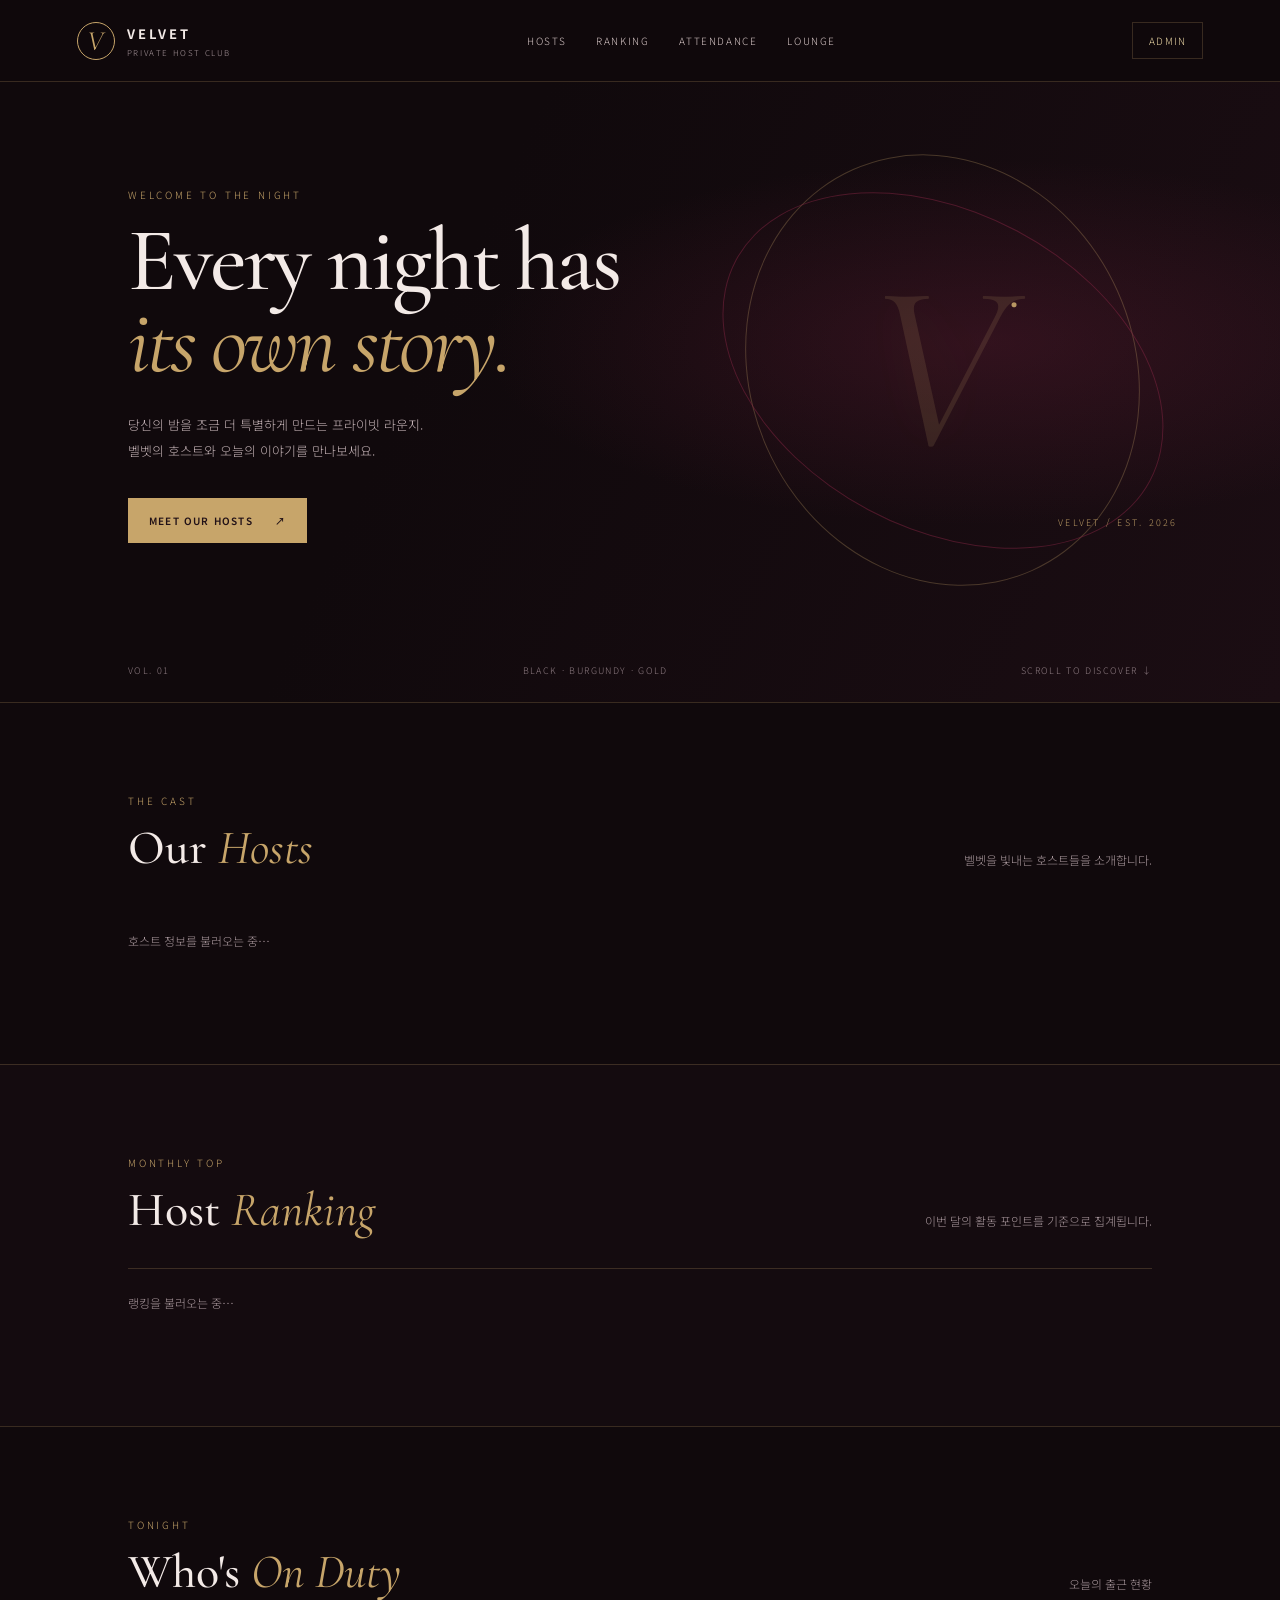
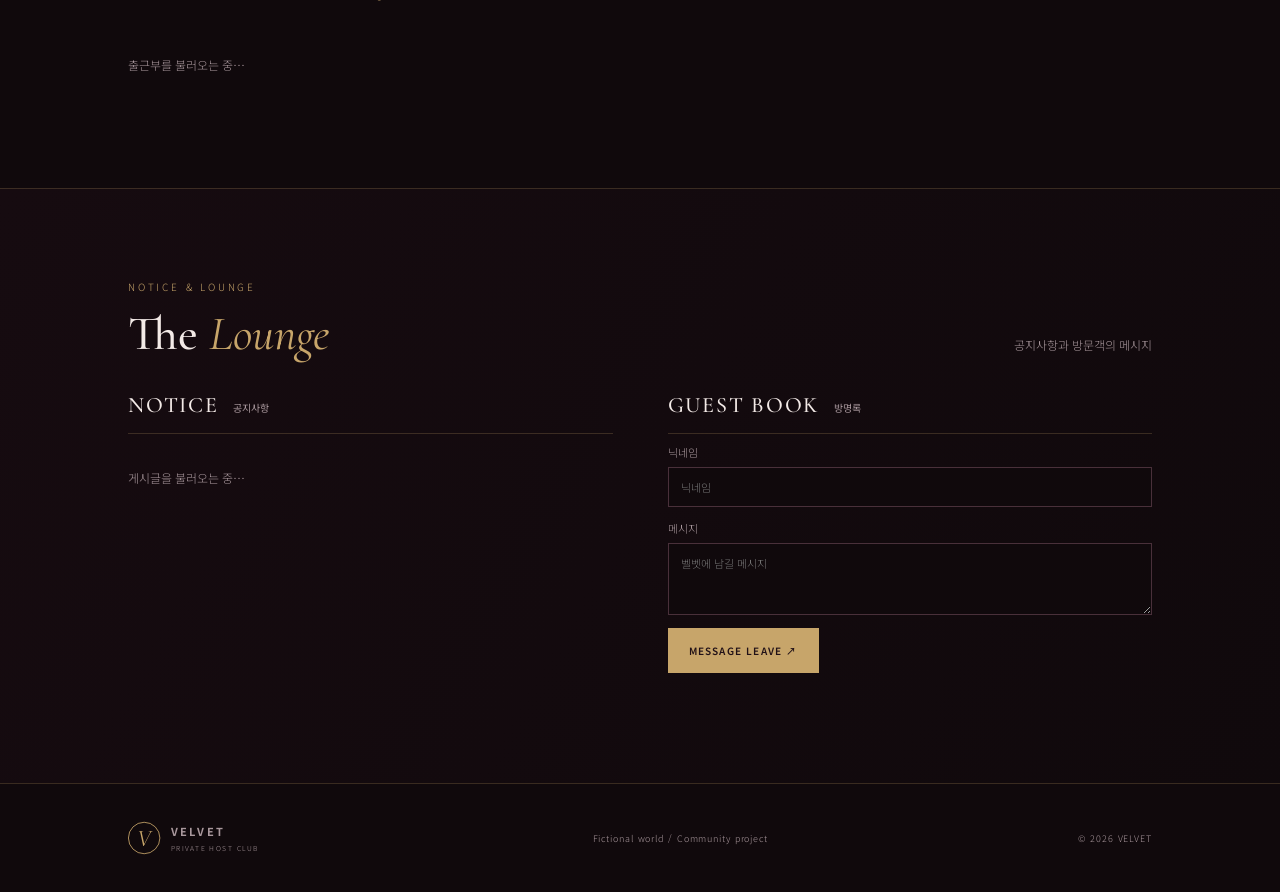
==== index.html @ e2e21bf9 "Add files via upload" ====
<!doctype html>
<html lang="ko">
<head>
  <meta charset="utf-8">
  <meta name="viewport" content="width=device-width, initial-scale=1">
  <meta name="theme-color" content="#12090d">
  <title>VELVET — Members Club</title>
  <link rel="stylesheet" href="/styles.css">
</head>
<body>
  <header class="topbar">
    <a class="brand" href="#"><span class="brand-mark">V</span><span><b>VELVET</b><small>PRIVATE HOST CLUB</small></span></a>
    <nav><a href="#hosts">HOSTS</a><a href="#ranking">RANKING</a><a href="#attendance">ATTENDANCE</a><a href="#board">LOUNGE</a></nav>
    <button class="outline-btn" id="admin-open">ADMIN</button>
  </header>

  <main>
    <section class="hero">
      <div class="hero-copy">
        <p class="eyebrow">WELCOME TO THE NIGHT</p>
        <h1>Every night has<br><em>its own story.</em></h1>
        <p class="hero-text">당신의 밤을 조금 더 특별하게 만드는 프라이빗 라운지.<br>벨벳의 호스트와 오늘의 이야기를 만나보세요.</p>
        <a class="gold-btn" href="#hosts">MEET OUR HOSTS <span>↗</span></a>
      </div>
      <div class="hero-art" aria-label="장식용 그래픽">
        <div class="orbit orbit-one"></div><div class="orbit orbit-two"></div>
        <div class="monogram">V<span>·</span></div>
        <div class="hero-caption">VELVET / EST. 2026</div>
      </div>
      <div class="hero-bottom"><span>VOL. 01</span><span>BLACK · BURGUNDY · GOLD</span><span>SCROLL TO DISCOVER ↓</span></div>
    </section>

    <section class="section" id="hosts">
      <div class="section-heading"><div><p class="eyebrow">THE CAST</p><h2>Our <em>Hosts</em></h2></div><p>벨벳을 빛내는 호스트들을 소개합니다.</p></div>
      <div id="host-grid" class="host-grid"><div class="loading">호스트 정보를 불러오는 중…</div></div>
    </section>

    <section class="section split-section" id="ranking">
      <div class="section-heading"><div><p class="eyebrow">MONTHLY TOP</p><h2>Host <em>Ranking</em></h2></div><p>이번 달의 활동 포인트를 기준으로 집계됩니다.</p></div>
      <div id="ranking-list" class="ranking-list"><div class="loading">랭킹을 불러오는 중…</div></div>
    </section>

    <section class="section" id="attendance">
      <div class="section-heading"><div><p class="eyebrow">TONIGHT</p><h2>Who's <em>On Duty</em></h2></div><p>오늘의 출근 현황</p></div>
      <div id="attendance-list" class="attendance-list"><div class="loading">출근부를 불러오는 중…</div></div>
    </section>

    <section class="section lounge" id="board">
      <div class="section-heading"><div><p class="eyebrow">NOTICE & LOUNGE</p><h2>The <em>Lounge</em></h2></div><p>공지사항과 방문객의 메시지</p></div>
      <div class="lounge-grid">
        <div><h3 class="subheading">NOTICE <span>공지사항</span></h3><div id="post-list" class="post-list"><div class="loading">게시글을 불러오는 중…</div></div></div>
        <div><h3 class="subheading">GUEST BOOK <span>방명록</span></h3>
          <form id="guestbook-form" class="guest-form">
            <label>닉네임<input name="nickname" maxlength="30" required placeholder="닉네임"></label>
            <label>메시지<textarea name="message" maxlength="500" required placeholder="벨벳에 남길 메시지" rows="3"></textarea></label>
            <button class="gold-btn" type="submit">MESSAGE LEAVE ↗</button>
          </form>
          <div id="guestbook-list" class="guestbook-list"></div>
        </div>
      </div>
    </section>

    <footer><a class="brand footer-brand" href="#"><span class="brand-mark">V</span><span><b>VELVET</b><small>PRIVATE HOST CLUB</small></span></a><p>Fictional world / Community project</p><span>© 2026 VELVET</span></footer>
  </main>

  <dialog id="admin-dialog">
    <div class="dialog-head"><div><p class="eyebrow">CONTROL ROOM</p><h2>Admin <em>Access</em></h2></div><button class="close-btn" id="admin-close" aria-label="닫기">×</button></div>
    <div id="login-view">
      <p class="muted">관리자 비밀번호로 로그인하세요.</p>
      <form id="login-form" class="stack-form"><label>관리자 비밀번호<input type="password" name="password" required autocomplete="current-password"></label><button class="gold-btn" type="submit">LOGIN ↗</button></form>
      <p id="login-error" class="error"></p>
    </div>
    <div id="admin-view" hidden>
      <div class="admin-tabs"><button data-tab="host" class="active">호스트 등록</button><button data-tab="post">공지 작성</button><button data-tab="attendance">출근부</button><button data-tab="points">포인트</button></div>
      <section class="admin-panel" data-panel="host">
        <h3>호스트 등록</h3>
        <form id="host-form" class="stack-form">
          <label>활동명<input name="name" required maxlength="60"></label>
          <div class="two-fields"><label>나이<input name="age" type="number" min="18" max="99" required></label><label>키 (cm)<input name="height" type="number" min="100" max="250"></label></div>
          <label>담당 컬러<input name="color" maxlength="30" placeholder="예: Burgundy"></label>
          <label>한 줄 소개<input name="tagline" maxlength="120" placeholder="캐릭터 소개"></label>
          <label>프로필 이미지 URL<input name="image_url" type="url" placeholder="https://..."></label>
          <label>상세 소개<textarea name="bio" maxlength="1000" rows="3"></textarea></label>
          <button class="gold-btn" type="submit">ADD HOST +</button>
        </form>
      </section>
      <section class="admin-panel" data-panel="post" hidden>
        <h3>공지 작성</h3><form id="post-form" class="stack-form">
          <label>제목<input name="title" required maxlength="160"></label><label>내용<textarea name="body" rows="5" required maxlength="5000"></textarea></label>
          <label class="inline-check"><input type="checkbox" name="pinned"> 상단 고정</label><button class="gold-btn" type="submit">PUBLISH NOTICE ↗</button>
        </form>
      </section>
      <section class="admin-panel" data-panel="attendance" hidden>
        <h3>출근 상태 변경</h3><form id="attendance-form" class="stack-form">
          <label>호스트<select name="host_id" id="attendance-host" required></select></label>
          <label>상태<select name="status"><option value="on">출근</option><option value="off">퇴근</option><option value="休">휴무</option></select></label>
          <label>메모<input name="note" maxlength="120" placeholder="선택 사항"></label><button class="gold-btn" type="submit">UPDATE ATTENDANCE ↗</button>
        </form>
      </section>
      <section class="admin-panel" data-panel="points" hidden>
        <h3>활동 포인트 지급</h3><form id="points-form" class="stack-form">
          <label>호스트<select name="host_id" id="points-host" required></select></label>
          <label>포인트<input name="points" type="number" min="-1000" max="1000" required></label>
          <label>사유<input name="reason" maxlength="200" required placeholder="예: 이벤트 참여"></label><button class="gold-btn" type="submit">ADD POINTS +</button>
        </form>
      </section>
      <div class="admin-bottom"><span id="admin-status" class="muted"></span><button id="logout-btn" class="outline-btn">LOG OUT</button></div>
    </div>
  </dialog>
  <div id="toast" role="status" aria-live="polite"></div>
  <script src="/app.js" defer></script>
</body>
</html>
---- styles.css ----
@import url('https://fonts.googleapis.com/css2?family=Cormorant+Garamond:ital,wght@0,400;0,500;0,600;1,400;1,500&family=Noto+Sans+KR:wght@300;400;500;600;700&display=swap');
:root{--bg:#10090c;--panel:#1a0e13;--panel2:#241119;--wine:#641e36;--wine2:#8e2948;--gold:#c7a56a;--gold2:#ead6a5;--text:#f3eae7;--muted:#a9989d;--line:rgba(199,165,106,.22);--serif:'Cormorant Garamond',serif;--sans:'Noto Sans KR',sans-serif}
*{box-sizing:border-box}html{scroll-behavior:smooth;scroll-padding-top:90px}body{margin:0;background:var(--bg);color:var(--text);font-family:var(--sans);font-size:14px;font-weight:300}a{color:inherit;text-decoration:none}button,input,textarea,select{font:inherit}button{cursor:pointer}.topbar{height:82px;display:flex;align-items:center;justify-content:space-between;padding:0 6vw;border-bottom:1px solid var(--line);background:rgba(16,9,12,.96);position:sticky;top:0;z-index:10;backdrop-filter:blur(12px)}.brand{display:flex;align-items:center;gap:12px}.brand-mark{width:38px;height:38px;border:1px solid var(--gold);color:var(--gold);display:grid;place-items:center;font:italic 28px var(--serif);border-radius:50%}.brand b{display:block;letter-spacing:.22em;font-size:13px}.brand small{display:block;color:var(--muted);font-size:8px;letter-spacing:.2em;margin-top:4px}.topbar nav{display:flex;gap:30px;font-size:10px;letter-spacing:.16em;color:#d7c7c7}.topbar nav a:hover{color:var(--gold)}.outline-btn{border:1px solid var(--line);background:transparent;color:var(--gold2);padding:10px 16px;font-size:10px;letter-spacing:.12em}.outline-btn:hover{background:rgba(199,165,106,.1)}.hero{min-height:620px;padding:105px 10vw 35px;position:relative;overflow:hidden;background:radial-gradient(ellipse at 77% 42%,rgba(100,30,54,.36),transparent 36%),linear-gradient(115deg,#10090c 35%,#1b0d13)}.hero-copy{position:relative;z-index:2;max-width:580px}.eyebrow{font-size:10px;letter-spacing:.28em;color:var(--gold);margin:0 0 18px}.hero h1{font:500 clamp(54px,7vw,90px)/.92 var(--serif);letter-spacing:-.035em;margin:0 0 27px}.hero h1 em,.section h2 em,.dialog-head h2 em{color:var(--gold);font-weight:400}.hero-text{color:#c4b3b6;line-height:2;font-size:13px;margin-bottom:34px}.gold-btn{display:inline-flex;justify-content:center;align-items:center;gap:22px;background:var(--gold);border:1px solid var(--gold);color:#211117;padding:14px 20px;font-size:10px;font-weight:600;letter-spacing:.12em;transition:.2s}.gold-btn:hover{background:var(--gold2)}.hero-art{position:absolute;right:8%;top:11%;width:min(42vw,470px);height:440px;display:grid;place-items:center;opacity:.9}.orbit{position:absolute;border:1px solid rgba(199,165,106,.32);border-radius:50%;transform:rotate(-24deg)}.orbit-one{width:82%;height:100%}.orbit-two{width:100%;height:72%;transform:rotate(28deg);border-color:rgba(142,41,72,.5)}.monogram{font:italic 240px/.8 var(--serif);color:rgba(199,165,106,.16);text-shadow:0 0 60px rgba(199,165,106,.08)}.monogram span{color:var(--gold);font-size:60px;vertical-align:top}.hero-caption{position:absolute;bottom:14%;right:0;color:var(--gold);font-size:9px;letter-spacing:.25em}.hero-bottom{position:absolute;bottom:25px;left:10vw;right:10vw;display:flex;justify-content:space-between;color:#8e7c82;font-size:9px;letter-spacing:.15em}.section{padding:90px 10vw;border-top:1px solid var(--line)}.section-heading{display:flex;align-items:end;justify-content:space-between;margin-bottom:35px;gap:20px}.section h2{font:500 48px/.95 var(--serif);margin:0}.section-heading>p{font-size:12px;color:var(--muted);margin:0 0 4px}.host-grid{display:grid;grid-template-columns:repeat(3,minmax(0,1fr));gap:18px}.host-card{background:var(--panel);border:1px solid var(--line);min-width:0}.host-photo{height:280px;background:linear-gradient(140deg,#301420,#120b0e);position:relative;overflow:hidden;display:grid;place-items:center}.host-photo img{width:100%;height:100%;object-fit:cover;display:block}.host-photo .placeholder{font:italic 80px var(--serif);color:rgba(199,165,106,.42)}.host-tag{position:absolute;top:14px;left:14px;background:rgba(16,9,12,.82);border:1px solid var(--line);padding:6px 9px;font-size:9px;color:var(--gold2);letter-spacing:.1em}.host-info{padding:20px}.host-name{font:500 31px var(--serif);margin:0 0 5px}.host-meta{font-size:10px;color:var(--gold);letter-spacing:.1em;margin-bottom:12px}.host-tagline{font-size:12px;color:#d8c9cc;margin:0 0 10px}.host-bio{font-size:11px;line-height:1.8;color:var(--muted);white-space:pre-wrap}.empty{padding:35px 20px;border:1px dashed var(--line);color:var(--muted);text-align:center;grid-column:1/-1}.split-section{background:#140b0f}.ranking-list{border-top:1px solid var(--line)}.rank-row{display:grid;grid-template-columns:70px 1fr 140px;align-items:center;gap:20px;padding:18px 8px;border-bottom:1px solid var(--line)}.rank-num{font:italic 34px var(--serif);color:var(--gold)}.rank-name{font:500 24px var(--serif)}.rank-sub{font-size:10px;color:var(--muted);margin-top:4px}.rank-points{text-align:right;color:var(--gold2);font:500 22px var(--serif)}.rank-points small{display:block;font:9px var(--sans);letter-spacing:.15em;color:var(--muted);margin-top:4px}.attendance-list{display:grid;grid-template-columns:repeat(3,minmax(0,1fr));gap:12px}.attendance-card{padding:18px;background:var(--panel);border:1px solid var(--line);display:flex;justify-content:space-between;align-items:center;gap:10px}.attendance-name{font:500 23px var(--serif)}.attendance-note{font-size:10px;color:var(--muted);margin-top:4px}.status{font-size:9px;letter-spacing:.12em;border:1px solid var(--line);padding:6px 8px;color:var(--muted);white-space:nowrap}.status.on{color:#d9c38e;border-color:rgba(199,165,106,.6)}.lounge{background:linear-gradient(120deg,#160b10,#10090c)}.lounge-grid{display:grid;grid-template-columns:1fr 1fr;gap:55px}.subheading{font:500 22px var(--serif);letter-spacing:.08em;border-bottom:1px solid var(--line);padding-bottom:15px;margin:0 0 10px}.subheading span{font:10px var(--sans);color:var(--muted);letter-spacing:0;margin-left:8px}.post-card{padding:18px 0;border-bottom:1px solid var(--line)}.post-card h4{font-size:14px;font-weight:500;margin:0 0 8px}.post-card p{font-size:12px;color:#c1b0b4;line-height:1.8;white-space:pre-wrap;margin:0}.post-meta{font-size:9px;color:var(--gold);letter-spacing:.1em;margin-bottom:10px}.guest-form,.stack-form{display:grid;gap:13px}.guest-form{margin-bottom:20px}.guest-form label,.stack-form label{display:grid;gap:7px;font-size:11px;color:var(--muted)}input,textarea,select{width:100%;background:#10090c;border:1px solid #49303a;color:var(--text);padding:11px 12px;outline:none;border-radius:0}input:focus,textarea:focus,select:focus{border-color:var(--gold)}textarea{resize:vertical}.guest-form .gold-btn,.stack-form .gold-btn{justify-self:start}.guest-item{padding:13px 0;border-bottom:1px solid var(--line)}.guest-item strong{font-size:11px;color:var(--gold2)}.guest-item p{font-size:12px;line-height:1.7;color:#c1b0b4;margin:7px 0}.guest-item small{font-size:9px;color:var(--muted)}footer{padding:35px 10vw;display:flex;align-items:center;justify-content:space-between;border-top:1px solid var(--line);color:var(--muted);font-size:9px;letter-spacing:.1em}.footer-brand{transform:scale(.85);transform-origin:left center}.loading{color:var(--muted);padding:25px 0;font-size:12px}.muted{color:var(--muted);font-size:12px}.error{color:#ff9eae;font-size:12px;min-height:1em}.dialog-head{display:flex;justify-content:space-between;align-items:start;margin-bottom:25px}.dialog-head h2{font:500 38px var(--serif);margin:0}.close-btn{font-size:28px;color:var(--gold);border:0;background:none}.dialog-head .eyebrow{margin-bottom:8px}dialog{background:#1a0e13;color:var(--text);border:1px solid var(--line);width:min(620px,calc(100% - 28px));max-height:88vh;overflow:auto;padding:28px;box-shadow:0 20px 100px #000}dialog::backdrop{background:rgba(0,0,0,.78);backdrop-filter:blur(4px)}.stack-form{margin-top:18px}.two-fields{display:grid;grid-template-columns:1fr 1fr;gap:12px}.inline-check{display:flex!important;align-items:center;gap:9px!important}.inline-check input{width:auto}.admin-tabs{display:flex;gap:5px;flex-wrap:wrap;border-bottom:1px solid var(--line);padding-bottom:12px;margin-bottom:20px}.admin-tabs button{background:transparent;color:var(--muted);border:1px solid var(--line);padding:9px 11px;font-size:10px}.admin-tabs button.active{background:var(--gold);color:#211117;border-color:var(--gold)}.admin-panel h3{font:500 23px var(--serif);margin:0}.admin-bottom{display:flex;justify-content:space-between;align-items:center;border-top:1px solid var(--line);margin-top:25px;padding-top:16px}#toast{position:fixed;right:20px;bottom:20px;max-width:min(360px,calc(100% - 40px));background:var(--gold);color:#211117;padding:13px 18px;font-size:12px;z-index:50;opacity:0;transform:translateY(10px);pointer-events:none;transition:.2s}#toast.show{opacity:1;transform:translateY(0)}[hidden]{display:none!important}
@media(max-width:760px){.topbar{height:68px;padding:0 5vw}.topbar nav{display:none}.hero{padding:90px 7vw 70px;min-height:580px}.hero-art{right:-15%;top:25%;width:70vw;opacity:.42}.hero-bottom{left:7vw;right:7vw;font-size:8px}.hero-bottom span:nth-child(2){display:none}.section{padding:65px 7vw}.section-heading{display:block}.section-heading>p{margin-top:15px}.host-grid{grid-template-columns:repeat(2,minmax(0,1fr));gap:10px}.host-photo{height:220px}.host-info{padding:14px}.host-name{font-size:26px}.attendance-list{grid-template-columns:1fr}.lounge-grid{grid-template-columns:1fr;gap:40px}.rank-row{grid-template-columns:42px 1fr 90px;gap:12px}.rank-points{font-size:19px}.rank-name{font-size:21px}footer{padding:28px 7vw;gap:15px;flex-wrap:wrap}footer p{display:none}}
@media(max-width:420px){.host-grid{grid-template-columns:1fr 1fr}.host-photo{height:180px}.host-name{font-size:23px}.host-info{padding:12px}.section h2{font-size:42px}.hero h1{font-size:58px}}
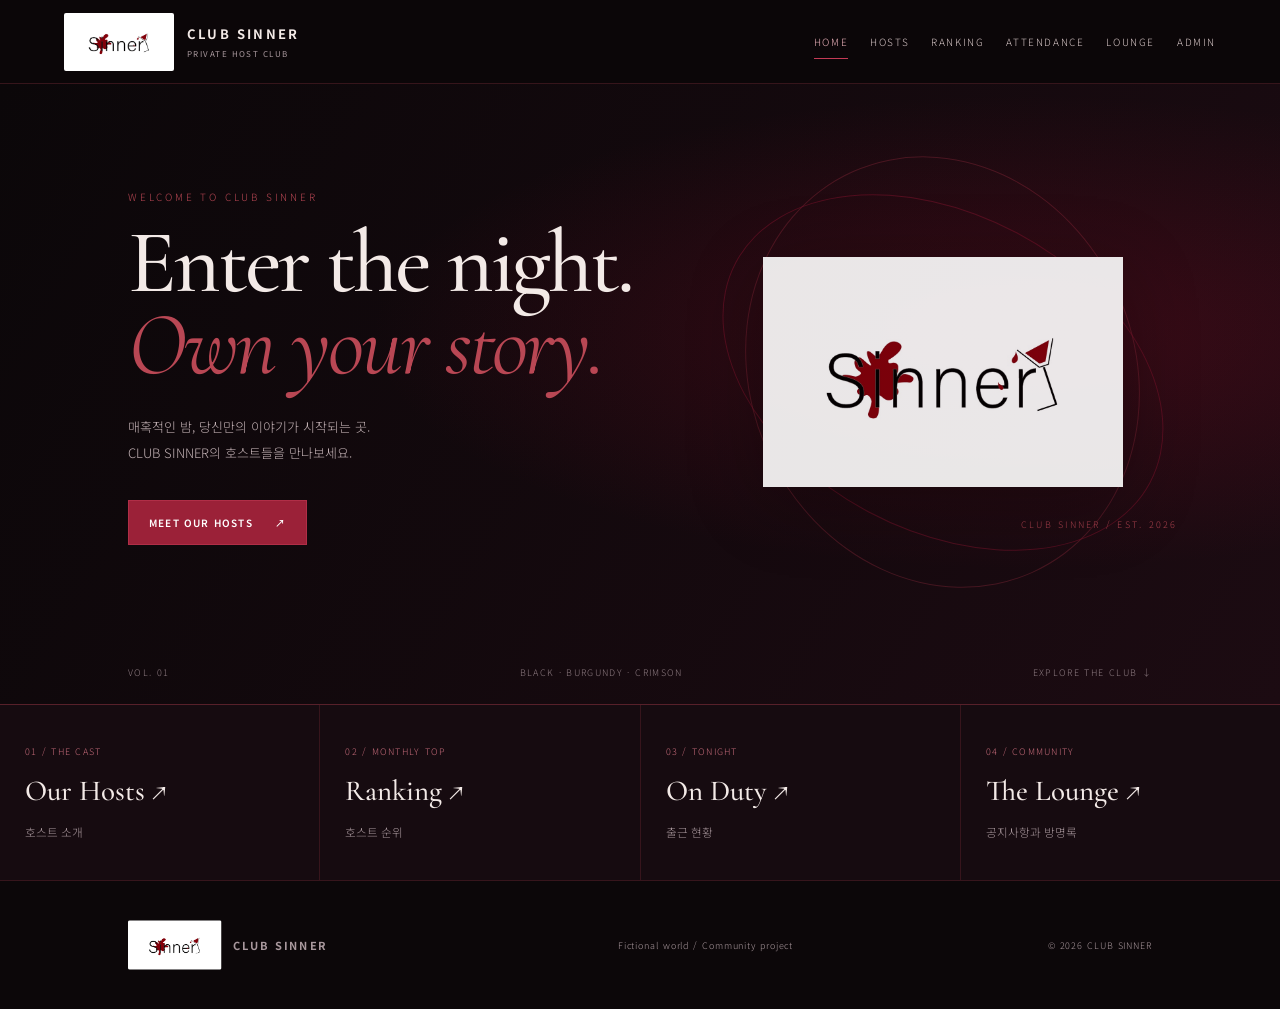
==== commit 129dcc39: "CLUB SINNER Renewal" ====
--- a/index.html
+++ b/index.html
@@ -1,113 +1,2 @@
-<!doctype html>
-<html lang="ko">
-<head>
-  <meta charset="utf-8">
-  <meta name="viewport" content="width=device-width, initial-scale=1">
-  <meta name="theme-color" content="#12090d">
-  <title>VELVET — Members Club</title>
-  <link rel="stylesheet" href="/styles.css">
-</head>
-<body>
-  <header class="topbar">
-    <a class="brand" href="#"><span class="brand-mark">V</span><span><b>VELVET</b><small>PRIVATE HOST CLUB</small></span></a>
-    <nav><a href="#hosts">HOSTS</a><a href="#ranking">RANKING</a><a href="#attendance">ATTENDANCE</a><a href="#board">LOUNGE</a></nav>
-    <button class="outline-btn" id="admin-open">ADMIN</button>
-  </header>
-
-  <main>
-    <section class="hero">
-      <div class="hero-copy">
-        <p class="eyebrow">WELCOME TO THE NIGHT</p>
-        <h1>Every night has<br><em>its own story.</em></h1>
-        <p class="hero-text">당신의 밤을 조금 더 특별하게 만드는 프라이빗 라운지.<br>벨벳의 호스트와 오늘의 이야기를 만나보세요.</p>
-        <a class="gold-btn" href="#hosts">MEET OUR HOSTS <span>↗</span></a>
-      </div>
-      <div class="hero-art" aria-label="장식용 그래픽">
-        <div class="orbit orbit-one"></div><div class="orbit orbit-two"></div>
-        <div class="monogram">V<span>·</span></div>
-        <div class="hero-caption">VELVET / EST. 2026</div>
-      </div>
-      <div class="hero-bottom"><span>VOL. 01</span><span>BLACK · BURGUNDY · GOLD</span><span>SCROLL TO DISCOVER ↓</span></div>
-    </section>
-
-    <section class="section" id="hosts">
-      <div class="section-heading"><div><p class="eyebrow">THE CAST</p><h2>Our <em>Hosts</em></h2></div><p>벨벳을 빛내는 호스트들을 소개합니다.</p></div>
-      <div id="host-grid" class="host-grid"><div class="loading">호스트 정보를 불러오는 중…</div></div>
-    </section>
-
-    <section class="section split-section" id="ranking">
-      <div class="section-heading"><div><p class="eyebrow">MONTHLY TOP</p><h2>Host <em>Ranking</em></h2></div><p>이번 달의 활동 포인트를 기준으로 집계됩니다.</p></div>
-      <div id="ranking-list" class="ranking-list"><div class="loading">랭킹을 불러오는 중…</div></div>
-    </section>
-
-    <section class="section" id="attendance">
-      <div class="section-heading"><div><p class="eyebrow">TONIGHT</p><h2>Who's <em>On Duty</em></h2></div><p>오늘의 출근 현황</p></div>
-      <div id="attendance-list" class="attendance-list"><div class="loading">출근부를 불러오는 중…</div></div>
-    </section>
-
-    <section class="section lounge" id="board">
-      <div class="section-heading"><div><p class="eyebrow">NOTICE & LOUNGE</p><h2>The <em>Lounge</em></h2></div><p>공지사항과 방문객의 메시지</p></div>
-      <div class="lounge-grid">
-        <div><h3 class="subheading">NOTICE <span>공지사항</span></h3><div id="post-list" class="post-list"><div class="loading">게시글을 불러오는 중…</div></div></div>
-        <div><h3 class="subheading">GUEST BOOK <span>방명록</span></h3>
-          <form id="guestbook-form" class="guest-form">
-            <label>닉네임<input name="nickname" maxlength="30" required placeholder="닉네임"></label>
-            <label>메시지<textarea name="message" maxlength="500" required placeholder="벨벳에 남길 메시지" rows="3"></textarea></label>
-            <button class="gold-btn" type="submit">MESSAGE LEAVE ↗</button>
-          </form>
-          <div id="guestbook-list" class="guestbook-list"></div>
-        </div>
-      </div>
-    </section>
-
-    <footer><a class="brand footer-brand" href="#"><span class="brand-mark">V</span><span><b>VELVET</b><small>PRIVATE HOST CLUB</small></span></a><p>Fictional world / Community project</p><span>© 2026 VELVET</span></footer>
-  </main>
-
-  <dialog id="admin-dialog">
-    <div class="dialog-head"><div><p class="eyebrow">CONTROL ROOM</p><h2>Admin <em>Access</em></h2></div><button class="close-btn" id="admin-close" aria-label="닫기">×</button></div>
-    <div id="login-view">
-      <p class="muted">관리자 비밀번호로 로그인하세요.</p>
-      <form id="login-form" class="stack-form"><label>관리자 비밀번호<input type="password" name="password" required autocomplete="current-password"></label><button class="gold-btn" type="submit">LOGIN ↗</button></form>
-      <p id="login-error" class="error"></p>
-    </div>
-    <div id="admin-view" hidden>
-      <div class="admin-tabs"><button data-tab="host" class="active">호스트 등록</button><button data-tab="post">공지 작성</button><button data-tab="attendance">출근부</button><button data-tab="points">포인트</button></div>
-      <section class="admin-panel" data-panel="host">
-        <h3>호스트 등록</h3>
-        <form id="host-form" class="stack-form">
-          <label>활동명<input name="name" required maxlength="60"></label>
-          <div class="two-fields"><label>나이<input name="age" type="number" min="18" max="99" required></label><label>키 (cm)<input name="height" type="number" min="100" max="250"></label></div>
-          <label>담당 컬러<input name="color" maxlength="30" placeholder="예: Burgundy"></label>
-          <label>한 줄 소개<input name="tagline" maxlength="120" placeholder="캐릭터 소개"></label>
-          <label>프로필 이미지 URL<input name="image_url" type="url" placeholder="https://..."></label>
-          <label>상세 소개<textarea name="bio" maxlength="1000" rows="3"></textarea></label>
-          <button class="gold-btn" type="submit">ADD HOST +</button>
-        </form>
-      </section>
-      <section class="admin-panel" data-panel="post" hidden>
-        <h3>공지 작성</h3><form id="post-form" class="stack-form">
-          <label>제목<input name="title" required maxlength="160"></label><label>내용<textarea name="body" rows="5" required maxlength="5000"></textarea></label>
-          <label class="inline-check"><input type="checkbox" name="pinned"> 상단 고정</label><button class="gold-btn" type="submit">PUBLISH NOTICE ↗</button>
-        </form>
-      </section>
-      <section class="admin-panel" data-panel="attendance" hidden>
-        <h3>출근 상태 변경</h3><form id="attendance-form" class="stack-form">
-          <label>호스트<select name="host_id" id="attendance-host" required></select></label>
-          <label>상태<select name="status"><option value="on">출근</option><option value="off">퇴근</option><option value="休">휴무</option></select></label>
-          <label>메모<input name="note" maxlength="120" placeholder="선택 사항"></label><button class="gold-btn" type="submit">UPDATE ATTENDANCE ↗</button>
-        </form>
-      </section>
-      <section class="admin-panel" data-panel="points" hidden>
-        <h3>활동 포인트 지급</h3><form id="points-form" class="stack-form">
-          <label>호스트<select name="host_id" id="points-host" required></select></label>
-          <label>포인트<input name="points" type="number" min="-1000" max="1000" required></label>
-          <label>사유<input name="reason" maxlength="200" required placeholder="예: 이벤트 참여"></label><button class="gold-btn" type="submit">ADD POINTS +</button>
-        </form>
-      </section>
-      <div class="admin-bottom"><span id="admin-status" class="muted"></span><button id="logout-btn" class="outline-btn">LOG OUT</button></div>
-    </div>
-  </dialog>
-  <div id="toast" role="status" aria-live="polite"></div>
-  <script src="/app.js" defer></script>
-</body>
-</html>
+<!doctype html><html lang="ko"><head><meta charset="utf-8"><meta name="viewport" content="width=device-width,initial-scale=1"><meta name="theme-color" content="#10080b"><title>Home | CLUB SINNER</title><link rel="stylesheet" href="/styles.css"></head><body data-page="home"><header class="topbar"><a class="brand" href="/" aria-label="CLUB SINNER 홈"><img class="brand-logo" src="/sinner-logo.jpg" alt="Sinner 로고"><span class="brand-word">CLUB SINNER<small>PRIVATE HOST CLUB</small></span></a><nav aria-label="메인 메뉴"><a href="/" class="active" aria-current="page">HOME</a><a href="/hosts/">HOSTS</a><a href="/ranking/">RANKING</a><a href="/attendance/">ATTENDANCE</a><a href="/lounge/">LOUNGE</a><a href="/admin/">ADMIN</a></nav></header><main><section class="hero"><div class="hero-copy"><p class="eyebrow">WELCOME TO CLUB SINNER</p><h1>Enter the night.<br><em>Own your story.</em></h1><p class="hero-text">매혹적인 밤, 당신만의 이야기가 시작되는 곳.<br>CLUB SINNER의 호스트들을 만나보세요.</p><a class="gold-btn" href="/hosts/">MEET OUR HOSTS <span>↗</span></a></div><div class="hero-art"><div class="orbit orbit-one"></div><div class="orbit orbit-two"></div><img class="hero-logo" src="/sinner-logo.jpg" alt="Sinner 공식 로고"><div class="hero-caption">CLUB SINNER / EST. 2026</div></div><div class="hero-bottom"><span>VOL. 01</span><span>BLACK · BURGUNDY · CRIMSON</span><span>EXPLORE THE CLUB ↓</span></div></section>
+<section class="home-links"><a href="/hosts/"><span>01 / THE CAST</span><strong>Our Hosts ↗</strong><small>호스트 소개</small></a><a href="/ranking/"><span>02 / MONTHLY TOP</span><strong>Ranking ↗</strong><small>호스트 순위</small></a><a href="/attendance/"><span>03 / TONIGHT</span><strong>On Duty ↗</strong><small>출근 현황</small></a><a href="/lounge/"><span>04 / COMMUNITY</span><strong>The Lounge ↗</strong><small>공지사항과 방명록</small></a></section><footer><a class="brand footer-brand" href="/"><img class="brand-logo" src="/sinner-logo.jpg" alt="Sinner 로고"><span class="brand-word">CLUB SINNER</span></a><p>Fictional world / Community project</p><span>© 2026 CLUB SINNER</span></footer></main><div id="toast" role="status" aria-live="polite"></div><script src="/app.js" defer></script></body></html>
--- a/styles.css
+++ b/styles.css
@@ -3,3 +3,32 @@
 *{box-sizing:border-box}html{scroll-behavior:smooth;scroll-padding-top:90px}body{margin:0;background:var(--bg);color:var(--text);font-family:var(--sans);font-size:14px;font-weight:300}a{color:inherit;text-decoration:none}button,input,textarea,select{font:inherit}button{cursor:pointer}.topbar{height:82px;display:flex;align-items:center;justify-content:space-between;padding:0 6vw;border-bottom:1px solid var(--line);background:rgba(16,9,12,.96);position:sticky;top:0;z-index:10;backdrop-filter:blur(12px)}.brand{display:flex;align-items:center;gap:12px}.brand-mark{width:38px;height:38px;border:1px solid var(--gold);color:var(--gold);display:grid;place-items:center;font:italic 28px var(--serif);border-radius:50%}.brand b{display:block;letter-spacing:.22em;font-size:13px}.brand small{display:block;color:var(--muted);font-size:8px;letter-spacing:.2em;margin-top:4px}.topbar nav{display:flex;gap:30px;font-size:10px;letter-spacing:.16em;color:#d7c7c7}.topbar nav a:hover{color:var(--gold)}.outline-btn{border:1px solid var(--line);background:transparent;color:var(--gold2);padding:10px 16px;font-size:10px;letter-spacing:.12em}.outline-btn:hover{background:rgba(199,165,106,.1)}.hero{min-height:620px;padding:105px 10vw 35px;position:relative;overflow:hidden;background:radial-gradient(ellipse at 77% 42%,rgba(100,30,54,.36),transparent 36%),linear-gradient(115deg,#10090c 35%,#1b0d13)}.hero-copy{position:relative;z-index:2;max-width:580px}.eyebrow{font-size:10px;letter-spacing:.28em;color:var(--gold);margin:0 0 18px}.hero h1{font:500 clamp(54px,7vw,90px)/.92 var(--serif);letter-spacing:-.035em;margin:0 0 27px}.hero h1 em,.section h2 em,.dialog-head h2 em{color:var(--gold);font-weight:400}.hero-text{color:#c4b3b6;line-height:2;font-size:13px;margin-bottom:34px}.gold-btn{display:inline-flex;justify-content:center;align-items:center;gap:22px;background:var(--gold);border:1px solid var(--gold);color:#211117;padding:14px 20px;font-size:10px;font-weight:600;letter-spacing:.12em;transition:.2s}.gold-btn:hover{background:var(--gold2)}.hero-art{position:absolute;right:8%;top:11%;width:min(42vw,470px);height:440px;display:grid;place-items:center;opacity:.9}.orbit{position:absolute;border:1px solid rgba(199,165,106,.32);border-radius:50%;transform:rotate(-24deg)}.orbit-one{width:82%;height:100%}.orbit-two{width:100%;height:72%;transform:rotate(28deg);border-color:rgba(142,41,72,.5)}.monogram{font:italic 240px/.8 var(--serif);color:rgba(199,165,106,.16);text-shadow:0 0 60px rgba(199,165,106,.08)}.monogram span{color:var(--gold);font-size:60px;vertical-align:top}.hero-caption{position:absolute;bottom:14%;right:0;color:var(--gold);font-size:9px;letter-spacing:.25em}.hero-bottom{position:absolute;bottom:25px;left:10vw;right:10vw;display:flex;justify-content:space-between;color:#8e7c82;font-size:9px;letter-spacing:.15em}.section{padding:90px 10vw;border-top:1px solid var(--line)}.section-heading{display:flex;align-items:end;justify-content:space-between;margin-bottom:35px;gap:20px}.section h2{font:500 48px/.95 var(--serif);margin:0}.section-heading>p{font-size:12px;color:var(--muted);margin:0 0 4px}.host-grid{display:grid;grid-template-columns:repeat(3,minmax(0,1fr));gap:18px}.host-card{background:var(--panel);border:1px solid var(--line);min-width:0}.host-photo{height:280px;background:linear-gradient(140deg,#301420,#120b0e);position:relative;overflow:hidden;display:grid;place-items:center}.host-photo img{width:100%;height:100%;object-fit:cover;display:block}.host-photo .placeholder{font:italic 80px var(--serif);color:rgba(199,165,106,.42)}.host-tag{position:absolute;top:14px;left:14px;background:rgba(16,9,12,.82);border:1px solid var(--line);padding:6px 9px;font-size:9px;color:var(--gold2);letter-spacing:.1em}.host-info{padding:20px}.host-name{font:500 31px var(--serif);margin:0 0 5px}.host-meta{font-size:10px;color:var(--gold);letter-spacing:.1em;margin-bottom:12px}.host-tagline{font-size:12px;color:#d8c9cc;margin:0 0 10px}.host-bio{font-size:11px;line-height:1.8;color:var(--muted);white-space:pre-wrap}.empty{padding:35px 20px;border:1px dashed var(--line);color:var(--muted);text-align:center;grid-column:1/-1}.split-section{background:#140b0f}.ranking-list{border-top:1px solid var(--line)}.rank-row{display:grid;grid-template-columns:70px 1fr 140px;align-items:center;gap:20px;padding:18px 8px;border-bottom:1px solid var(--line)}.rank-num{font:italic 34px var(--serif);color:var(--gold)}.rank-name{font:500 24px var(--serif)}.rank-sub{font-size:10px;color:var(--muted);margin-top:4px}.rank-points{text-align:right;color:var(--gold2);font:500 22px var(--serif)}.rank-points small{display:block;font:9px var(--sans);letter-spacing:.15em;color:var(--muted);margin-top:4px}.attendance-list{display:grid;grid-template-columns:repeat(3,minmax(0,1fr));gap:12px}.attendance-card{padding:18px;background:var(--panel);border:1px solid var(--line);display:flex;justify-content:space-between;align-items:center;gap:10px}.attendance-name{font:500 23px var(--serif)}.attendance-note{font-size:10px;color:var(--muted);margin-top:4px}.status{font-size:9px;letter-spacing:.12em;border:1px solid var(--line);padding:6px 8px;color:var(--muted);white-space:nowrap}.status.on{color:#d9c38e;border-color:rgba(199,165,106,.6)}.lounge{background:linear-gradient(120deg,#160b10,#10090c)}.lounge-grid{display:grid;grid-template-columns:1fr 1fr;gap:55px}.subheading{font:500 22px var(--serif);letter-spacing:.08em;border-bottom:1px solid var(--line);padding-bottom:15px;margin:0 0 10px}.subheading span{font:10px var(--sans);color:var(--muted);letter-spacing:0;margin-left:8px}.post-card{padding:18px 0;border-bottom:1px solid var(--line)}.post-card h4{font-size:14px;font-weight:500;margin:0 0 8px}.post-card p{font-size:12px;color:#c1b0b4;line-height:1.8;white-space:pre-wrap;margin:0}.post-meta{font-size:9px;color:var(--gold);letter-spacing:.1em;margin-bottom:10px}.guest-form,.stack-form{display:grid;gap:13px}.guest-form{margin-bottom:20px}.guest-form label,.stack-form label{display:grid;gap:7px;font-size:11px;color:var(--muted)}input,textarea,select{width:100%;background:#10090c;border:1px solid #49303a;color:var(--text);padding:11px 12px;outline:none;border-radius:0}input:focus,textarea:focus,select:focus{border-color:var(--gold)}textarea{resize:vertical}.guest-form .gold-btn,.stack-form .gold-btn{justify-self:start}.guest-item{padding:13px 0;border-bottom:1px solid var(--line)}.guest-item strong{font-size:11px;color:var(--gold2)}.guest-item p{font-size:12px;line-height:1.7;color:#c1b0b4;margin:7px 0}.guest-item small{font-size:9px;color:var(--muted)}footer{padding:35px 10vw;display:flex;align-items:center;justify-content:space-between;border-top:1px solid var(--line);color:var(--muted);font-size:9px;letter-spacing:.1em}.footer-brand{transform:scale(.85);transform-origin:left center}.loading{color:var(--muted);padding:25px 0;font-size:12px}.muted{color:var(--muted);font-size:12px}.error{color:#ff9eae;font-size:12px;min-height:1em}.dialog-head{display:flex;justify-content:space-between;align-items:start;margin-bottom:25px}.dialog-head h2{font:500 38px var(--serif);margin:0}.close-btn{font-size:28px;color:var(--gold);border:0;background:none}.dialog-head .eyebrow{margin-bottom:8px}dialog{background:#1a0e13;color:var(--text);border:1px solid var(--line);width:min(620px,calc(100% - 28px));max-height:88vh;overflow:auto;padding:28px;box-shadow:0 20px 100px #000}dialog::backdrop{background:rgba(0,0,0,.78);backdrop-filter:blur(4px)}.stack-form{margin-top:18px}.two-fields{display:grid;grid-template-columns:1fr 1fr;gap:12px}.inline-check{display:flex!important;align-items:center;gap:9px!important}.inline-check input{width:auto}.admin-tabs{display:flex;gap:5px;flex-wrap:wrap;border-bottom:1px solid var(--line);padding-bottom:12px;margin-bottom:20px}.admin-tabs button{background:transparent;color:var(--muted);border:1px solid var(--line);padding:9px 11px;font-size:10px}.admin-tabs button.active{background:var(--gold);color:#211117;border-color:var(--gold)}.admin-panel h3{font:500 23px var(--serif);margin:0}.admin-bottom{display:flex;justify-content:space-between;align-items:center;border-top:1px solid var(--line);margin-top:25px;padding-top:16px}#toast{position:fixed;right:20px;bottom:20px;max-width:min(360px,calc(100% - 40px));background:var(--gold);color:#211117;padding:13px 18px;font-size:12px;z-index:50;opacity:0;transform:translateY(10px);pointer-events:none;transition:.2s}#toast.show{opacity:1;transform:translateY(0)}[hidden]{display:none!important}
 @media(max-width:760px){.topbar{height:68px;padding:0 5vw}.topbar nav{display:none}.hero{padding:90px 7vw 70px;min-height:580px}.hero-art{right:-15%;top:25%;width:70vw;opacity:.42}.hero-bottom{left:7vw;right:7vw;font-size:8px}.hero-bottom span:nth-child(2){display:none}.section{padding:65px 7vw}.section-heading{display:block}.section-heading>p{margin-top:15px}.host-grid{grid-template-columns:repeat(2,minmax(0,1fr));gap:10px}.host-photo{height:220px}.host-info{padding:14px}.host-name{font-size:26px}.attendance-list{grid-template-columns:1fr}.lounge-grid{grid-template-columns:1fr;gap:40px}.rank-row{grid-template-columns:42px 1fr 90px;gap:12px}.rank-points{font-size:19px}.rank-name{font-size:21px}footer{padding:28px 7vw;gap:15px;flex-wrap:wrap}footer p{display:none}}
 @media(max-width:420px){.host-grid{grid-template-columns:1fr 1fr}.host-photo{height:180px}.host-name{font-size:23px}.host-info{padding:12px}.section h2{font-size:42px}.hero h1{font-size:58px}}
+
+/* CLUB SINNER identity and separate-page navigation */
+:root{--bg:#0c0709;--panel:#1b0c12;--panel2:#271019;--wine:#7c1028;--wine2:#a11932;--gold:#b94754;--gold2:#f1c5c8;--line:rgba(184,65,84,.25)}
+.topbar{height:auto;min-height:84px;gap:20px;padding:12px 5vw;background:rgba(12,7,9,.97)}
+.brand{gap:13px}.brand-logo{width:110px;height:58px;object-fit:contain;background:#fff;border-radius:2px;padding:3px}
+.brand-word{font-size:13px;font-weight:700;letter-spacing:.17em;white-space:nowrap}
+.brand-word small{display:block;font-size:8px;color:var(--muted);letter-spacing:.18em;margin-top:5px;font-weight:400}
+.topbar nav{display:flex;align-items:center;gap:22px;flex-wrap:wrap}
+.topbar nav a{padding:9px 0;transition:color .2s}
+.topbar nav a:hover,.topbar nav a.active{color:#efb4bd}
+.topbar nav a.active{border-bottom:1px solid #c43a55}
+.hero{background:radial-gradient(ellipse at 80% 40%,rgba(128,12,36,.34),transparent 45%),linear-gradient(120deg,#0b0709,#1c0b12)}
+.hero-logo{position:relative;z-index:2;width:min(90%,360px);max-height:230px;object-fit:contain;background:#fff;padding:14px;box-shadow:0 15px 75px rgba(0,0,0,.35)}
+.orbit-one{border-color:rgba(179,55,76,.32)}.orbit-two{border-color:rgba(140,20,48,.5)}
+.gold-btn{color:#fff;background:#9b2138;border-color:#b02e47}.gold-btn:hover{background:#c23d57}
+.home-links{display:grid;grid-template-columns:repeat(4,minmax(0,1fr));gap:1px;background:var(--line);border-top:1px solid var(--line)}
+.home-links a{display:flex;flex-direction:column;gap:15px;padding:40px 25px;background:#160b10;min-height:175px}
+.home-links a:hover{background:#2a101a}
+.home-links span{color:#c46a79;font-size:9px;letter-spacing:.14em}
+.home-links strong{font:500 29px var(--serif)}
+.home-links small{color:var(--muted)}
+.admin-landing{min-height:65vh}
+body:not([data-page="home"]) main>.section{min-height:70vh;padding-top:85px}
+.rank-row:nth-child(1) .rank-num{color:#ffd4db;font-size:43px}
+.rank-row:nth-child(2) .rank-num{color:#e6c3c8}
+.rank-row:nth-child(3) .rank-num{color:#b97580}
+@media(max-width:980px){.topbar{flex-wrap:wrap;justify-content:center}.topbar nav{justify-content:center}.home-links{grid-template-columns:repeat(2,minmax(0,1fr))}}
+@media(max-width:760px){.topbar{padding:12px 4vw}.topbar nav{display:flex;gap:12px;font-size:9px}.brand-logo{width:85px;height:47px}.hero-art{opacity:.3}.home-links a{padding:25px 16px;min-height:130px}.home-links strong{font-size:24px}}
+@media(max-width:420px){.topbar nav{gap:10px}.topbar nav a{font-size:8px}.brand-word{font-size:11px}.hero-logo{width:100%}}
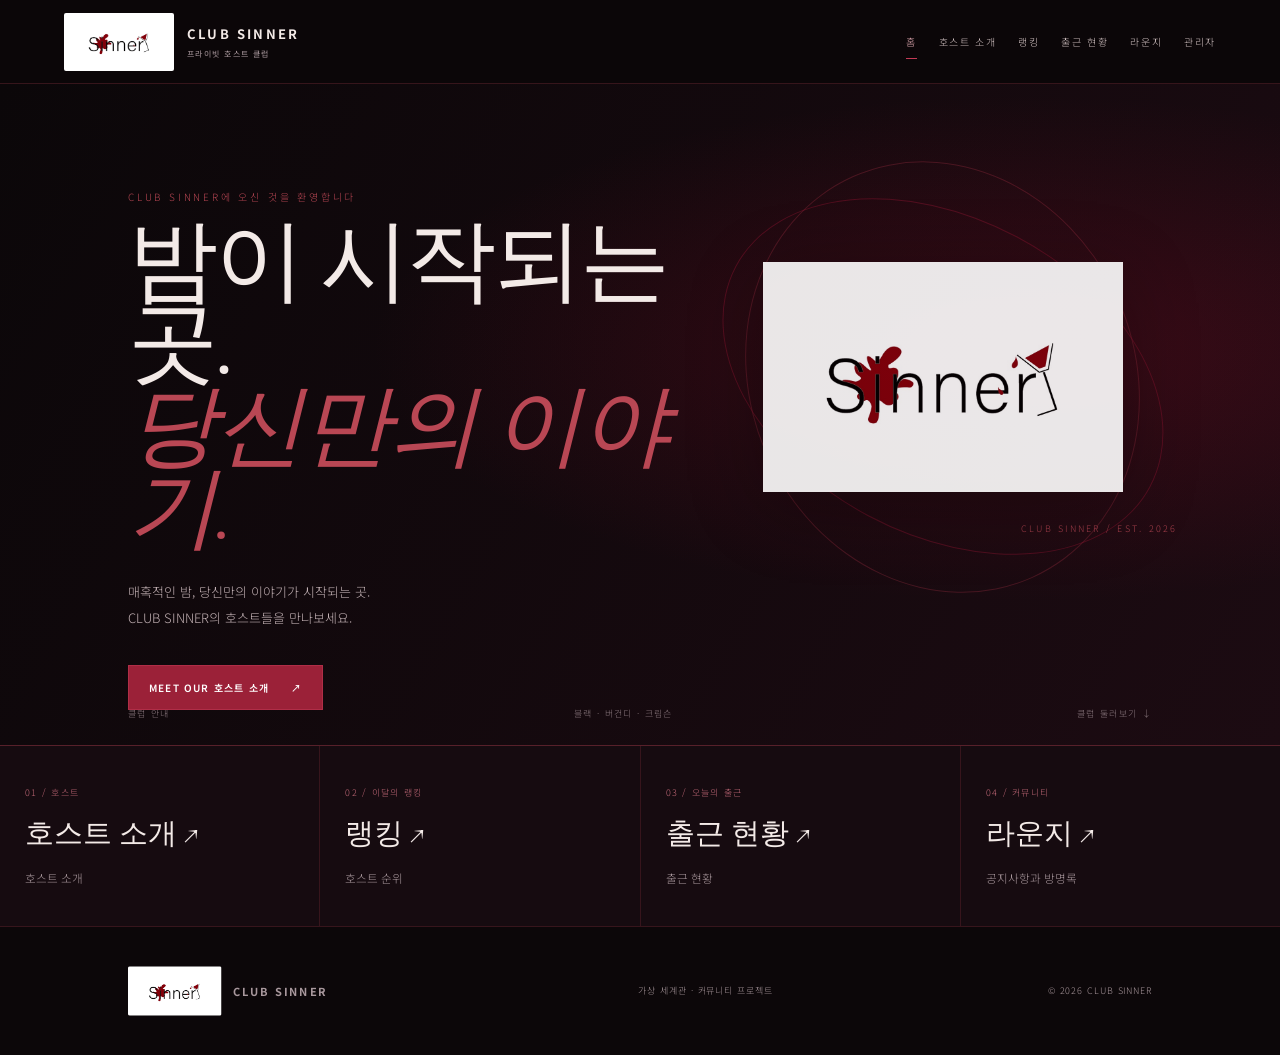
==== commit f9706e62: "CLUB SINNER Final Korean Version" ====
--- a/index.html
+++ b/index.html
@@ -1,2 +1,2 @@
-<!doctype html><html lang="ko"><head><meta charset="utf-8"><meta name="viewport" content="width=device-width,initial-scale=1"><meta name="theme-color" content="#10080b"><title>Home | CLUB SINNER</title><link rel="stylesheet" href="/styles.css"></head><body data-page="home"><header class="topbar"><a class="brand" href="/" aria-label="CLUB SINNER 홈"><img class="brand-logo" src="/sinner-logo.jpg" alt="Sinner 로고"><span class="brand-word">CLUB SINNER<small>PRIVATE HOST CLUB</small></span></a><nav aria-label="메인 메뉴"><a href="/" class="active" aria-current="page">HOME</a><a href="/hosts/">HOSTS</a><a href="/ranking/">RANKING</a><a href="/attendance/">ATTENDANCE</a><a href="/lounge/">LOUNGE</a><a href="/admin/">ADMIN</a></nav></header><main><section class="hero"><div class="hero-copy"><p class="eyebrow">WELCOME TO CLUB SINNER</p><h1>Enter the night.<br><em>Own your story.</em></h1><p class="hero-text">매혹적인 밤, 당신만의 이야기가 시작되는 곳.<br>CLUB SINNER의 호스트들을 만나보세요.</p><a class="gold-btn" href="/hosts/">MEET OUR HOSTS <span>↗</span></a></div><div class="hero-art"><div class="orbit orbit-one"></div><div class="orbit orbit-two"></div><img class="hero-logo" src="/sinner-logo.jpg" alt="Sinner 공식 로고"><div class="hero-caption">CLUB SINNER / EST. 2026</div></div><div class="hero-bottom"><span>VOL. 01</span><span>BLACK · BURGUNDY · CRIMSON</span><span>EXPLORE THE CLUB ↓</span></div></section>
-<section class="home-links"><a href="/hosts/"><span>01 / THE CAST</span><strong>Our Hosts ↗</strong><small>호스트 소개</small></a><a href="/ranking/"><span>02 / MONTHLY TOP</span><strong>Ranking ↗</strong><small>호스트 순위</small></a><a href="/attendance/"><span>03 / TONIGHT</span><strong>On Duty ↗</strong><small>출근 현황</small></a><a href="/lounge/"><span>04 / COMMUNITY</span><strong>The Lounge ↗</strong><small>공지사항과 방명록</small></a></section><footer><a class="brand footer-brand" href="/"><img class="brand-logo" src="/sinner-logo.jpg" alt="Sinner 로고"><span class="brand-word">CLUB SINNER</span></a><p>Fictional world / Community project</p><span>© 2026 CLUB SINNER</span></footer></main><div id="toast" role="status" aria-live="polite"></div><script src="/app.js" defer></script></body></html>+<!doctype html><html lang="ko"><head><meta charset="utf-8"><meta name="viewport" content="width=device-width,initial-scale=1"><meta name="theme-color" content="#10080b"><title>홈 | CLUB SINNER</title><link rel="stylesheet" href="/styles.css"></head><body data-page="home"><header class="topbar"><a class="brand" href="/" aria-label="CLUB SINNER 홈"><img class="brand-logo" src="/sinner-logo.jpg" alt="Sinner 로고"><span class="brand-word">CLUB SINNER<small>프라이빗 호스트 클럽</small></span></a><nav aria-label="메인 메뉴"><a href="/" class="active" aria-current="page">홈</a><a href="/hosts/">호스트 소개</a><a href="/ranking/">랭킹</a><a href="/attendance/">출근 현황</a><a href="/lounge/">라운지</a><a href="/admin/">관리자</a></nav></header><main><section class="hero"><div class="hero-copy"><p class="eyebrow">CLUB SINNER에 오신 것을 환영합니다</p><h1>밤이 시작되는 곳.<br><em>당신만의 이야기.</em></h1><p class="hero-text">매혹적인 밤, 당신만의 이야기가 시작되는 곳.<br>CLUB SINNER의 호스트들을 만나보세요.</p><a class="gold-btn" href="/hosts/">MEET OUR 호스트 소개 <span>↗</span></a></div><div class="hero-art"><div class="orbit orbit-one"></div><div class="orbit orbit-two"></div><img class="hero-logo" src="/sinner-logo.jpg" alt="Sinner 공식 로고"><div class="hero-caption">CLUB SINNER / EST. 2026</div></div><div class="hero-bottom"><span>클럽 안내</span><span>블랙 · 버건디 · 크림슨</span><span>클럽 둘러보기 ↓</span></div></section>
+<section class="home-links"><a href="/hosts/"><span>01 / 호스트</span><strong>호스트 소개 ↗</strong><small>호스트 소개</small></a><a href="/ranking/"><span>02 / 이달의 랭킹</span><strong>랭킹 ↗</strong><small>호스트 순위</small></a><a href="/attendance/"><span>03 / 오늘의 출근</span><strong>출근 현황 ↗</strong><small>출근 현황</small></a><a href="/lounge/"><span>04 / 커뮤니티</span><strong>라운지 ↗</strong><small>공지사항과 방명록</small></a></section><footer><a class="brand footer-brand" href="/"><img class="brand-logo" src="/sinner-logo.jpg" alt="Sinner 로고"><span class="brand-word">CLUB SINNER</span></a><p>가상 세계관 · 커뮤니티 프로젝트</p><span>© 2026 CLUB SINNER</span></footer></main><div id="toast" role="status" aria-live="polite"></div><script src="/app.js" defer></script></body></html>
--- a/styles.css
+++ b/styles.css
@@ -32,3 +32,5 @@
 @media(max-width:980px){.topbar{flex-wrap:wrap;justify-content:center}.topbar nav{justify-content:center}.home-links{grid-template-columns:repeat(2,minmax(0,1fr))}}
 @media(max-width:760px){.topbar{padding:12px 4vw}.topbar nav{display:flex;gap:12px;font-size:9px}.brand-logo{width:85px;height:47px}.hero-art{opacity:.3}.home-links a{padding:25px 16px;min-height:130px}.home-links strong{font-size:24px}}
 @media(max-width:420px){.topbar nav{gap:10px}.topbar nav a{font-size:8px}.brand-word{font-size:11px}.hero-logo{width:100%}}
+
+.manage-list{display:grid;gap:8px;margin:15px 0 25px}.manage-item{border:1px solid var(--line);padding:12px;display:flex;align-items:center;justify-content:space-between;gap:12px}.manage-item small{display:block;color:var(--muted);margin-top:5px}.action-row{display:flex;gap:8px;align-items:center;flex-wrap:wrap}.danger-btn{background:#44111e;color:#ffcbd1;border:1px solid #9b3045;padding:9px 12px}.danger-btn:hover{background:#792139}#edit-host-panel,#edit-post-panel{border-top:1px solid var(--line);margin-top:25px;padding-top:20px}#edit-host-panel h3,#edit-post-panel h3{font-size:21px}@media(max-width:520px){.manage-item{align-items:flex-start;flex-direction:column}.manage-item .action-row{width:100%}}
